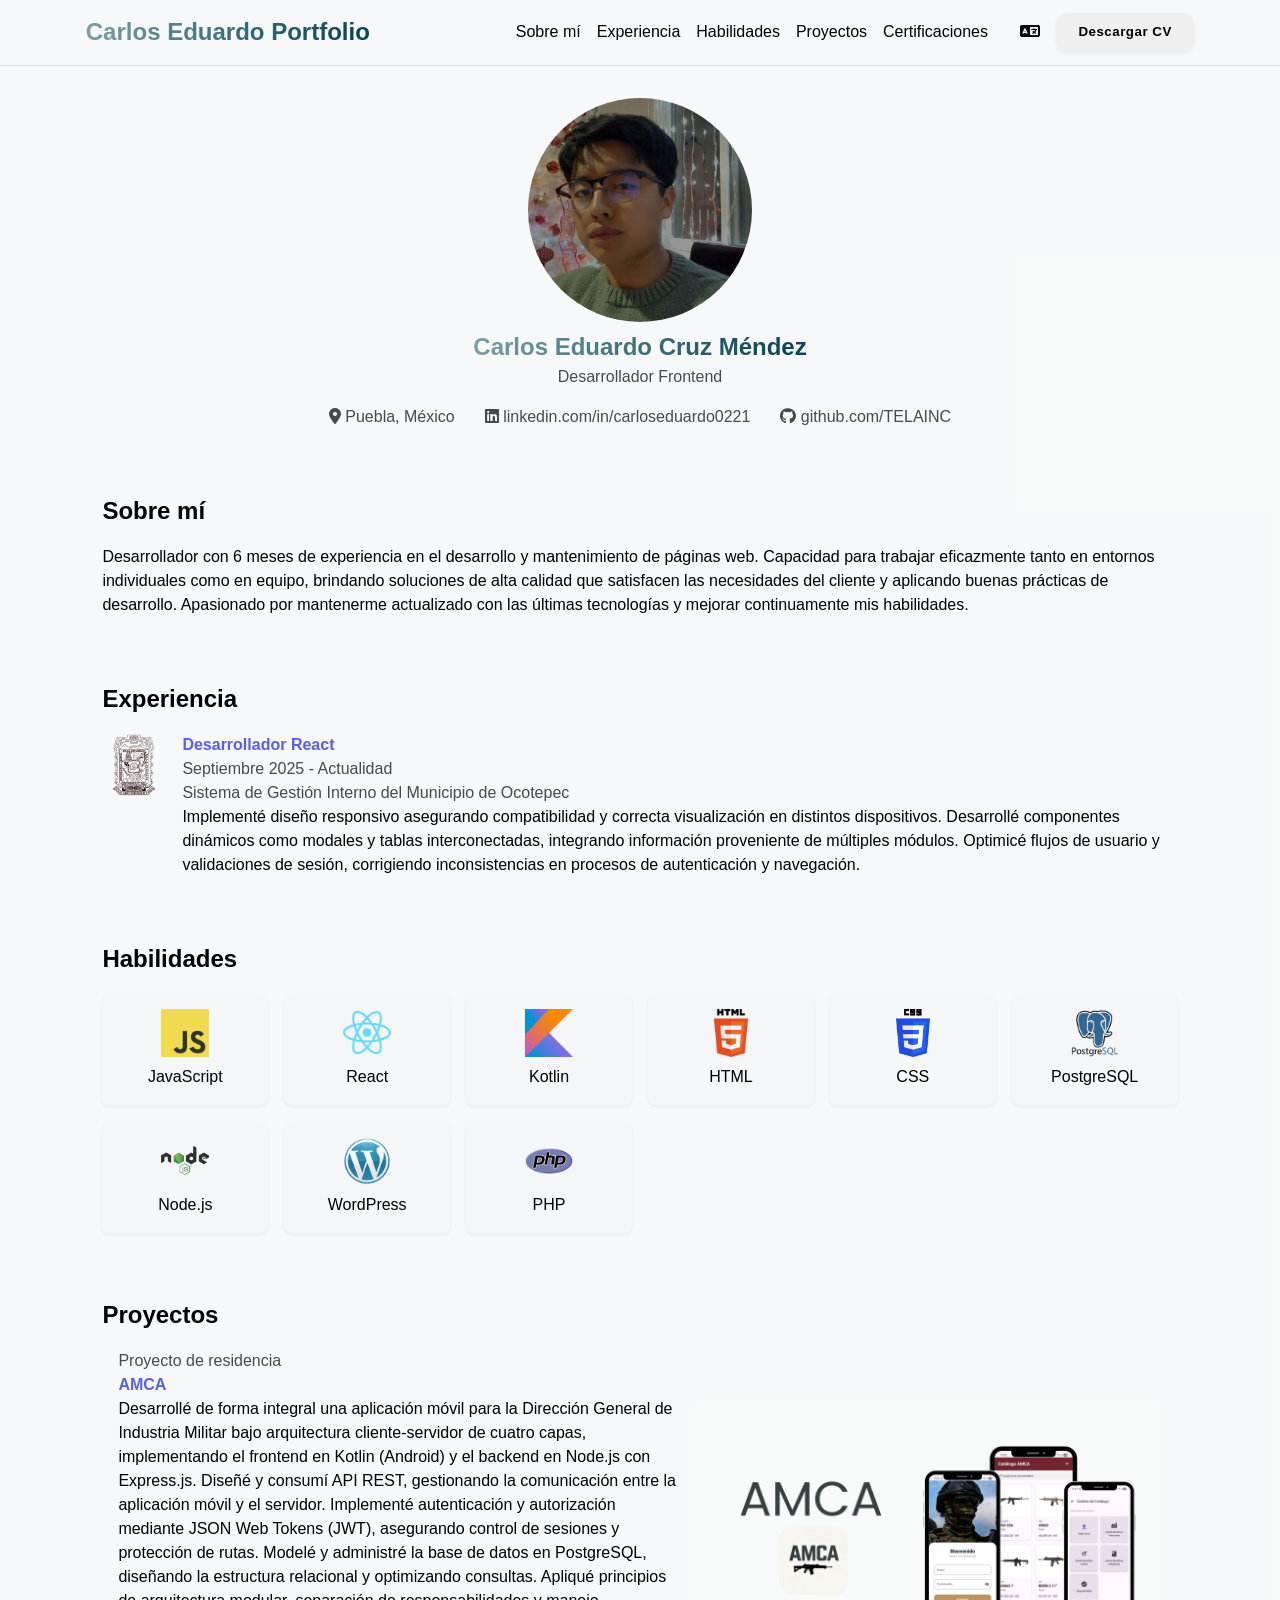
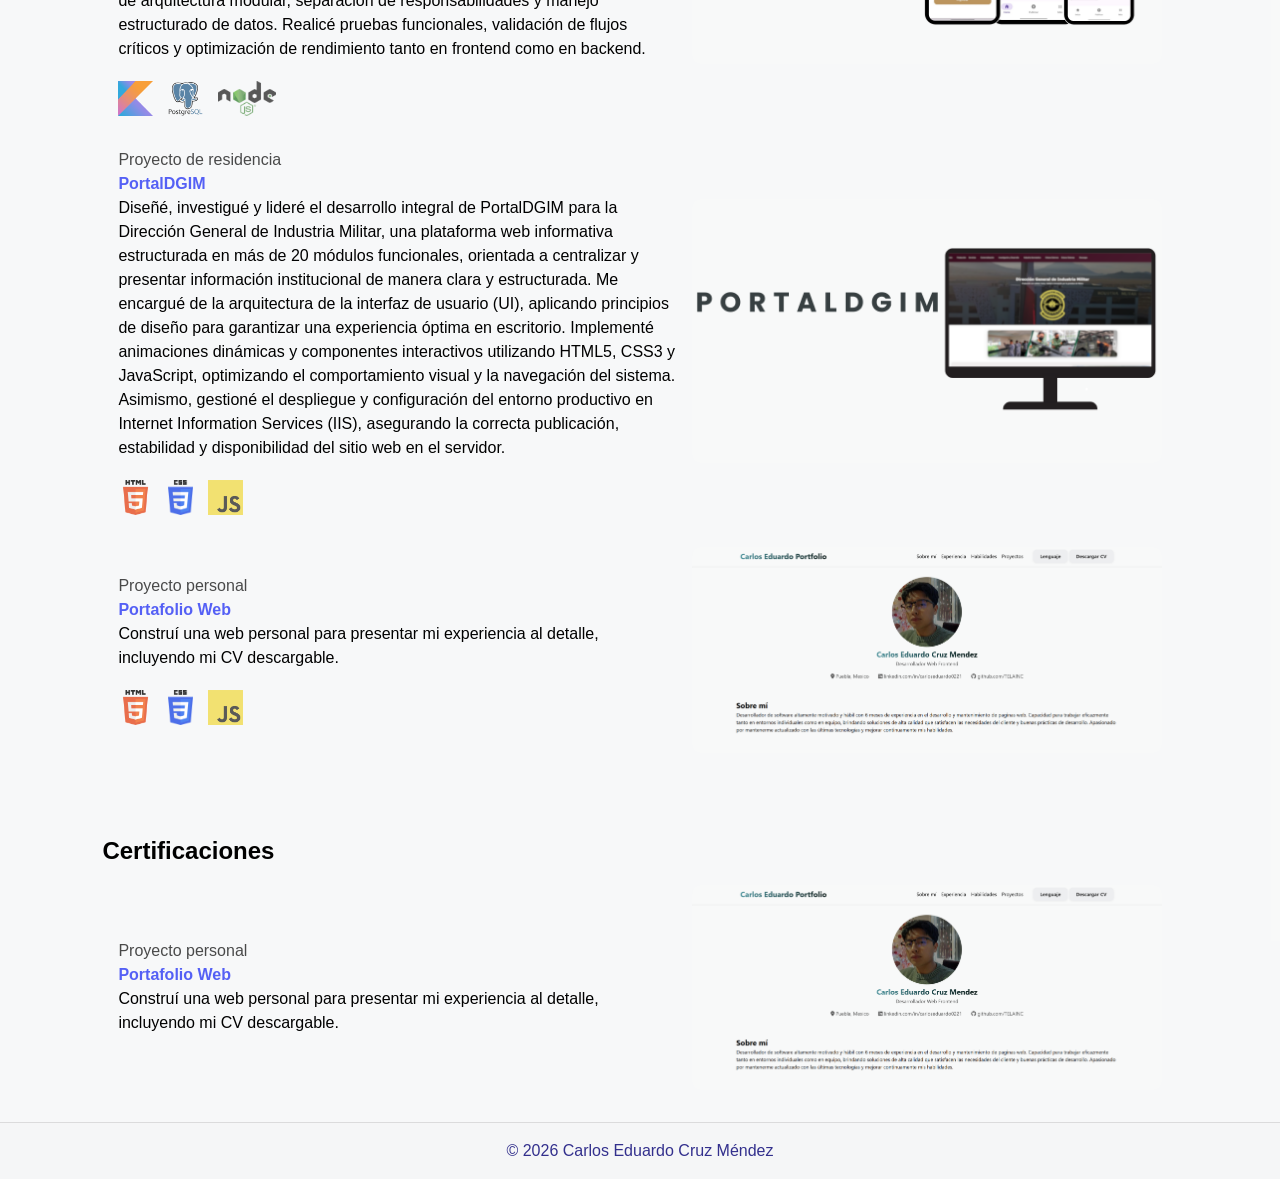
==== index.html @ 92eef235 "Portafolio de Carlos Eduardo" ====
<!DOCTYPE html>
<html lang="es">

<head>
    <meta charset="UTF-8">
    <meta name="viewport" content="width=device-width, initial-scale=1.0">
    <title>Carlos Eduardo Portfolio</title>
    <link href="https://api.fontshare.com/v2/css?f[]=satoshi@900,700,500,300,400&display=swap" rel="stylesheet">
    <link rel="stylesheet" href="styles/estilos.css">
    <link rel="stylesheet" href="styles/modal.css">
    <link rel="stylesheet" href="https://cdnjs.cloudflare.com/ajax/libs/font-awesome/6.5.1/css/all.min.css">
</head>

<body>
    <header>
        <h1 class="logo-titulo nombre-color">Carlos Eduardo Portfolio</h1>
        <article id="navegacion">
            <nav>
                <a href="#about">Sobre mí</a>
                <a href="#experience">Experiencia</a>
                <a href="#skills">Habilidades</a>
                <a href="#projects">Proyectos</a>
                <a href="#certifications">Certificaciones</a>
            </nav>
            <div id="botones">
                <a href="/modules/indexeng.html"><i class="fa-solid fa-language"></i></a>
                <button type="button"><span>Descargar CV</span></button>
            </div>
        </article>
    </header>

    <main>

        <section class="hero">
            <article>
                <img src="/img/Foto_Portafolio.jpg" alt="Foto de Carlos Eduardo Cruz Méndez" id="foto">
                <h2 class="nombre-color">Carlos Eduardo Cruz Méndez</h2>
                <p class="opaco">Desarrollador Frontend</p>
            </article>

            <article>
                <span class="opaco">
                    <i class="fa-solid fa-location-dot"></i> Puebla, México
                </span>

                <a href="http://www.linkedin.com/in/carloseduardo0221" target="_blank" class="opaco">
                    <i class="fa-brands fa-linkedin"></i> linkedin.com/in/carloseduardo0221
                </a>

                <a href="https://github.com/TELAINC" target="_blank" class="opaco">
                    <i class="fa-brands fa-github"></i> github.com/TELAINC
                </a>
            </article>
        </section>

        <section id="about">
            <h2>Sobre mí</h2>
            <p class="margen">
                Desarrollador con 6 meses de experiencia en el desarrollo y
                mantenimiento de páginas web. Capacidad para trabajar eficazmente tanto en entornos individuales
                como en equipo, brindando soluciones de alta calidad que satisfacen las necesidades del cliente
                y aplicando buenas prácticas de desarrollo. Apasionado por mantenerme actualizado con las últimas
                tecnologías y mejorar continuamente mis habilidades.
            </p>
        </section>

        <section id="experience">
            <h2>Experiencia</h2>

            <article class="contenedor-experiencia carta">

                <img src="/img/logo_puebla" alt="Gobierno de Puebla" class="logo-experiencia">

                <div>
                    <h4>Desarrollador React</h4>
                    <p class="opaco">Septiembre 2025 - Actualidad</p>
                    <p class="opaco">Sistema de Gestión Interno del Municipio de Ocotepec</p>

                    <p>
                        Implementé diseño responsivo asegurando compatibilidad y correcta visualización en distintos
                        dispositivos. Desarrollé componentes dinámicos como modales y tablas interconectadas,
                        integrando información proveniente de múltiples módulos. Optimicé flujos de usuario y
                        validaciones de sesión, corrigiendo inconsistencias en procesos de autenticación y navegación.
                    </p>
                </div>

            </article>
        </section>

        <section id="skills">
            <h2>Habilidades</h2>

            <article class="contenedor-habilidades">

                <article class="skill-card carta">
                    <img src="/img/logo-r/JavaScript-logo.png" alt="Logo de JavaScript">
                    <p>JavaScript</p>
                </article>

                <article class="skill-card carta">
                    <img src="/img/logo-r/React-logo.png" alt="Logo de React">
                    <p>React</p>
                </article>

                <article class="skill-card carta">
                    <img src="/img/logo-r/Kotlin-logo.png" alt="Logo de Kotlin">
                    <p>Kotlin</p>
                </article>

                <article class="skill-card carta">
                    <img src="/img/logo-r/HTML5-logo.png" alt="Logo de HTML">
                    <p>HTML</p>
                </article>

                <article class="skill-card carta">
                    <img src="/img/logo-r/CSS3-logo.png" alt="Logo de CSS">
                    <p>CSS</p>
                </article>

                <article class="skill-card carta">
                    <img src="/img/logo-r/postgresql-logo.png" alt="Logo de PostgreSQL">
                    <p>PostgreSQL</p>
                </article>

                <article class="skill-card carta">
                    <img src="/img/logo-r/Node-logo.png" alt="Logo de Node.js">
                    <p>Node.js</p>
                </article>

                <article class="skill-card carta">
                    <img src="/img/logo-r/Wordpress-logo.png" alt="Logo de WordPress">
                    <p>WordPress</p>
                </article>

                <article class="skill-card carta">
                    <img src="/img/logo-r/PHP-logo.png" alt="Logo de PHP">
                    <p>PHP</p>
                </article>

            </article>
        </section>

        <section id="projects">
            <h2>Proyectos</h2>
            <article class="contenedor-proyectos carta">
                <div>
                    <p class="opaco">Proyecto de residencia</p>
                    <h4>AMCA</h4>

                    <p>
                        Desarrollé de forma integral una aplicación móvil para la Dirección General de Industria
                        Militar bajo arquitectura cliente-servidor de cuatro capas, implementando el frontend
                        en Kotlin (Android) y el backend en Node.js con Express.js. Diseñé y consumí API REST,
                        gestionando la comunicación entre la aplicación móvil y el servidor.

                        Implementé autenticación y autorización mediante JSON Web Tokens (JWT), asegurando
                        control de sesiones y protección de rutas. Modelé y administré la base de datos en
                        PostgreSQL, diseñando la estructura relacional y optimizando consultas.

                        Apliqué principios de arquitectura modular, separación de responsabilidades y manejo
                        estructurado de datos. Realicé pruebas funcionales, validación de flujos críticos
                        y optimización de rendimiento tanto en frontend como en backend.
                    </p>
                    <div class="logo-tecno">
                        <figure>
                            <img src="/img/logo-r/Kotlin-logo.png" alt="Kotlin" title="Kotlin">
                            <img src="/img/logo-r/postgresql-logo.png" alt="PostgreSQL" title="PostgreSQL">
                            <img src="/img/logo-r/Node-logo.png" alt="Node.js" title="Node.js">
                        </figure>
                    </div>
                </div>

                <img src="/img/logo-p/Cap-porta2.png" alt="Captura del proyecto AMCA" class="foto-proy">
            </article>

            <article class="contenedor-proyectos carta">
                <div>
                    <p class="opaco">Proyecto de residencia</p>
                    <h4>PortalDGIM</h4>

                    <p>
                        Diseñé, investigué y lideré el desarrollo integral de PortalDGIM para la Dirección General
                        de Industria Militar, una plataforma web informativa estructurada en más de 20 módulos
                        funcionales, orientada a centralizar y presentar información institucional de manera clara
                        y estructurada.

                        Me encargué de la arquitectura de la interfaz de usuario (UI), aplicando principios de
                        diseño para garantizar una experiencia óptima en escritorio. Implementé animaciones
                        dinámicas y componentes interactivos utilizando HTML5, CSS3 y JavaScript, optimizando
                        el comportamiento visual y la navegación del sistema.

                        Asimismo, gestioné el despliegue y configuración del entorno productivo en Internet
                        Information Services (IIS), asegurando la correcta publicación, estabilidad y
                        disponibilidad del sitio web en el servidor.
                    </p>
                    <div class="logo-tecno">
                        <figure>
                            <img src="/img/logo-r/HTML5-logo.png" alt="Logo de HTML">
                            <img src="/img/logo-r/CSS3-logo.png" alt="Logo de CSS">
                            <img src="/img/logo-r/JavaScript-logo.png" alt="Logo de JavaScript">
                        </figure>
                    </div>
                </div>

                <img src="/img/logo-p/Cap-porta3.png" alt="Captura del proyecto PortalDGIM" class="foto-proy">
            </article>
            <article class="contenedor-proyectos carta">
                <div>
                    <p class="opaco">Proyecto personal</p>
                    <h4>Portafolio Web</h4>

                    <p>
                        Construí una web personal para presentar mi experiencia al detalle,
                        incluyendo mi CV descargable.
                    </p>
                    <div class="logo-tecno">
                        <figure>
                            <img src="/img/logo-r/HTML5-logo.png" alt="Logo de HTML">
                            <img src="/img/logo-r/CSS3-logo.png" alt="Logo de CSS">
                            <img src="/img/logo-r/JavaScript-logo.png" alt="Logo de JavaScript">
                        </figure>
                    </div>
                </div>

                <img src="/img/logo-p/Cap-porta.png" alt="Captura del proyecto Portafolio Web" class="foto-proy">
            </article>
        </section>
        <section id="certifications">
            <h2>Certificaciones</h2>

            <article class="contenedor-proyectos carta">
                <div>
                    <p class="opaco">Proyecto personal</p>
                    <h4>Portafolio Web</h4>

                    <p>
                        Construí una web personal para presentar mi experiencia al detalle,
                        incluyendo mi CV descargable.
                    </p>
                </div>

                <img src="/img/logo-p/Cap-porta.png" alt="Captura del proyecto Portafolio Web" class="foto-proy">
            </article>
        </section>

    </main>

    <footer>
        <p class="texto-copyright">
            &copy; 2026 Carlos Eduardo Cruz Méndez
        </p>
    </footer>

    <div id="modal-proyecto" class="modal">
        <div class="modal-contenido">
            <span class="cerrar-modal">&times;</span>

            <img id="modal-img" src="" alt="Imagen del proyecto">

            <div class="modal-texto">
                <h4 id="modal-titulo"></h4>
                <p id="modal-descripcion"></p>
            </div>
        </div>
    </div>

    <script src="script.js"></script>

</body>

</html>
---- styles/estilos.css ----
* {
    line-height: 1.5;
    border-width: 0;
    box-sizing: border-box;
    margin: 0;
    font-family: 'satoshi', sans-serif;
}

html {
    scroll-behavior: smooth;
    scroll-padding-top: 80px;
}

h1,
h2 {
    margin: 0;
}

h4 {
    color: #0010f3a8;
}

.margen {
    margin-top: 1rem;
}

header {
    background-color: rgb(246 247 248 / 0.8);
    backdrop-filter: blur(3px);
    position: sticky;
    top: 0;
    z-index: 10;
    padding: .8rem;
    display: flex;
    align-items: center;
    justify-content: space-around;
    border-bottom-style: solid;
    border-bottom-width: 1px;
    border-bottom-color: rgba(65, 64, 64, 0.145);
}

nav {
    display: flex;
    gap: 1rem;
}

nav a {
    text-decoration: none;
    color: black;
    position: relative;
    padding: 4px 0;
    transition: color 0.3s ease;
}

nav a::after {
    content: '';
    position: absolute;
    width: 100%;
    height: 2px;
    bottom: 0;
    left: 0;
    background-color: #0010f3a8;
    transform: scaleX(0);
    transform-origin: bottom right;
    transition: transform 0.3s ease-out;
}

nav a:hover::after {
    transform: scaleX(1);
    transform-origin: bottom left;
}

#botones {
    display: flex;
    gap: 1rem;
    align-items: center;
}

.nombre-color {
    background: radial-gradient(circle, #02404e, #7d9fa3);
    background-size: 200% 200%;
    -webkit-background-clip: text;
    background-clip: text;
    -webkit-text-fill-color: transparent;
    animation: gradientMove 15s ease infinite;
}

@keyframes gradientMove {
    0% {
        background-position: 0% 50%;
    }

    50% {
        background-position: 100% 50%;
    }

    100% {
        background-position: 0% 50%;
    }
}


a {
    text-decoration: none;
    color: black;
}

a:hover {
    color: #0010f3a8;
    transition: color 0.3s ease;
}

#navegacion {
    display: flex;
    align-items: center;
    gap: 2rem;
}

main {
    background-color: rgb(246 247 248 / 0.8);
    padding: 1rem clamp(2rem, 8vw, 9rem);
}

section {
    margin-top: 4rem;
}

.hero {
    display: flex;
    flex-direction: column;
    align-items: center;
    justify-content: center;
    text-align: center;
    gap: 1rem;
    margin-top: 1rem;
}

.opaco {
    opacity: 0.7;
}

.logo-titulo {
    font-size: 1.5rem;
    font-weight: bold;
    white-space: nowrap;
    overflow: hidden;
    text-overflow: ellipsis;
    max-width: 300px;
}

.enlace-proyecto {
    text-decoration: none;
    color: inherit;
    display: block;
    margin-bottom: 1.5rem;
}



#foto {
    width: 14rem;
    height: 14rem;
    border-radius: 50%;
    object-fit: cover;
}

.hero article:last-child {
    display: flex;
    flex-wrap: wrap;
    justify-content: center;
    gap: 30px;
}

.contenedor-experiencia {
    margin-top: 1rem;
    display: flex;
    align-items: flex-start;
    gap: 1rem;
}

.logo-experiencia {
    width: 64px;
    aspect-ratio: 1 / 1;
    object-fit: cover;
    border-radius: 8px;
    flex-shrink: 0;
}

.contenedor-habilidades {
    display: grid;
    grid-template-columns: repeat(auto-fit, minmax(10rem, 1fr));
    gap: 1rem;
    margin-top: 1rem;

}

.skill-card {
    display: flex;
    flex-direction: column;
    align-items: center;
    gap: 0.5rem;
    padding: 1rem;
    border-radius: 8px;
    box-shadow: 0 2px 4px rgba(0, 0, 0, 0.05);
    background-color: rgb(246 247 248 / 0.8);
}

button {
    padding: 0.6rem 1.4rem;
    border-radius: 12px;
    font-weight: 600;
    letter-spacing: 0.5px;
    cursor: pointer;
    transition: all 0.3s cubic-bezier(0.4, 0, 0.2, 1);
    box-shadow: 0 2px 4px rgba(0, 0, 0, 0.05);
}

button:hover {
    background-color: rgba(222, 222, 222, 0.807);
    transform: translateY(-2px);
    box-shadow: 0 4px 12px rgba(180, 150, 230, 0.3);
}

button:active {
    transform: translateY(0);
    filter: brightness(0.9);
}

.skill-card img {
    width: 48px;
    height: 48px;
    object-fit: contain;
}

.contenedor-proyectos {
    display: flex;
    justify-content: space-between;
    flex-direction: row;
    align-items: center;
    gap: 1rem;
    padding: 1rem;
    border-radius: 8px;
}

.foto-proy {
    width: 45%;
    max-width: 600px;
    border-radius: 8px;
    object-fit: cover;
    flex-shrink: 0;
}

.carta {
    transition: all 0.25s ease;
}

.carta:hover {
    box-shadow: 0 6px 15px rgba(0, 0, 0, 0.2);
    transform: translateY(-3px);
}


footer {
    background-color: rgb(243 244 246/ 0.8);
    text-align: center;
    padding: 1rem 2rem;
    border-top-style: solid;
    border-top-width: 1px;
    border-top-color: rgba(65, 64, 64, 0.145);
}

.texto-copyright {
    color: rgb(51, 48, 141);
    ;
}

.logo-tecno figure {
    display: flex;
    gap: 15px;
    margin-top: 20px;
    align-items: center;
    flex-wrap: wrap;
}

.logo-tecno img {
    width: auto;
    height: 35px;
    transition: filter 0.3s ease, transform 0.3s ease;
    opacity: 0.8;
}
---- styles/modal.css ----
.modal {
    display: none;
    position: fixed;
    z-index: 1000;
    left: 0;
    top: 0;
    width: 100%;
    height: 100%;
    background-color: rgba(0, 0, 0, 0.8);
    backdrop-filter: blur(5px);
}

.modal-contenido {
    background-color: #fefefe;
    margin: 5% auto;
    padding: 20px;
    border-radius: 12px;
    width: 80%;
    max-width: 800px;
    position: relative;
    animation: aparecer 0.3s ease;
}

@keyframes aparecer {
    from {
        transform: translateY(-50px);
        opacity: 0;
    }

    to {
        transform: translateY(0);
        opacity: 1;
    }
}

.cerrar-modal {
    position: absolute;
    right: 20px;
    top: 10px;
    font-size: 28px;
    font-weight: bold;
    cursor: pointer;
}

#modal-img {
    width: 100%;
    border-radius: 8px;
    margin-bottom: 15px;
}

.contenedor-proyectos.carta {
    cursor: pointer;
}
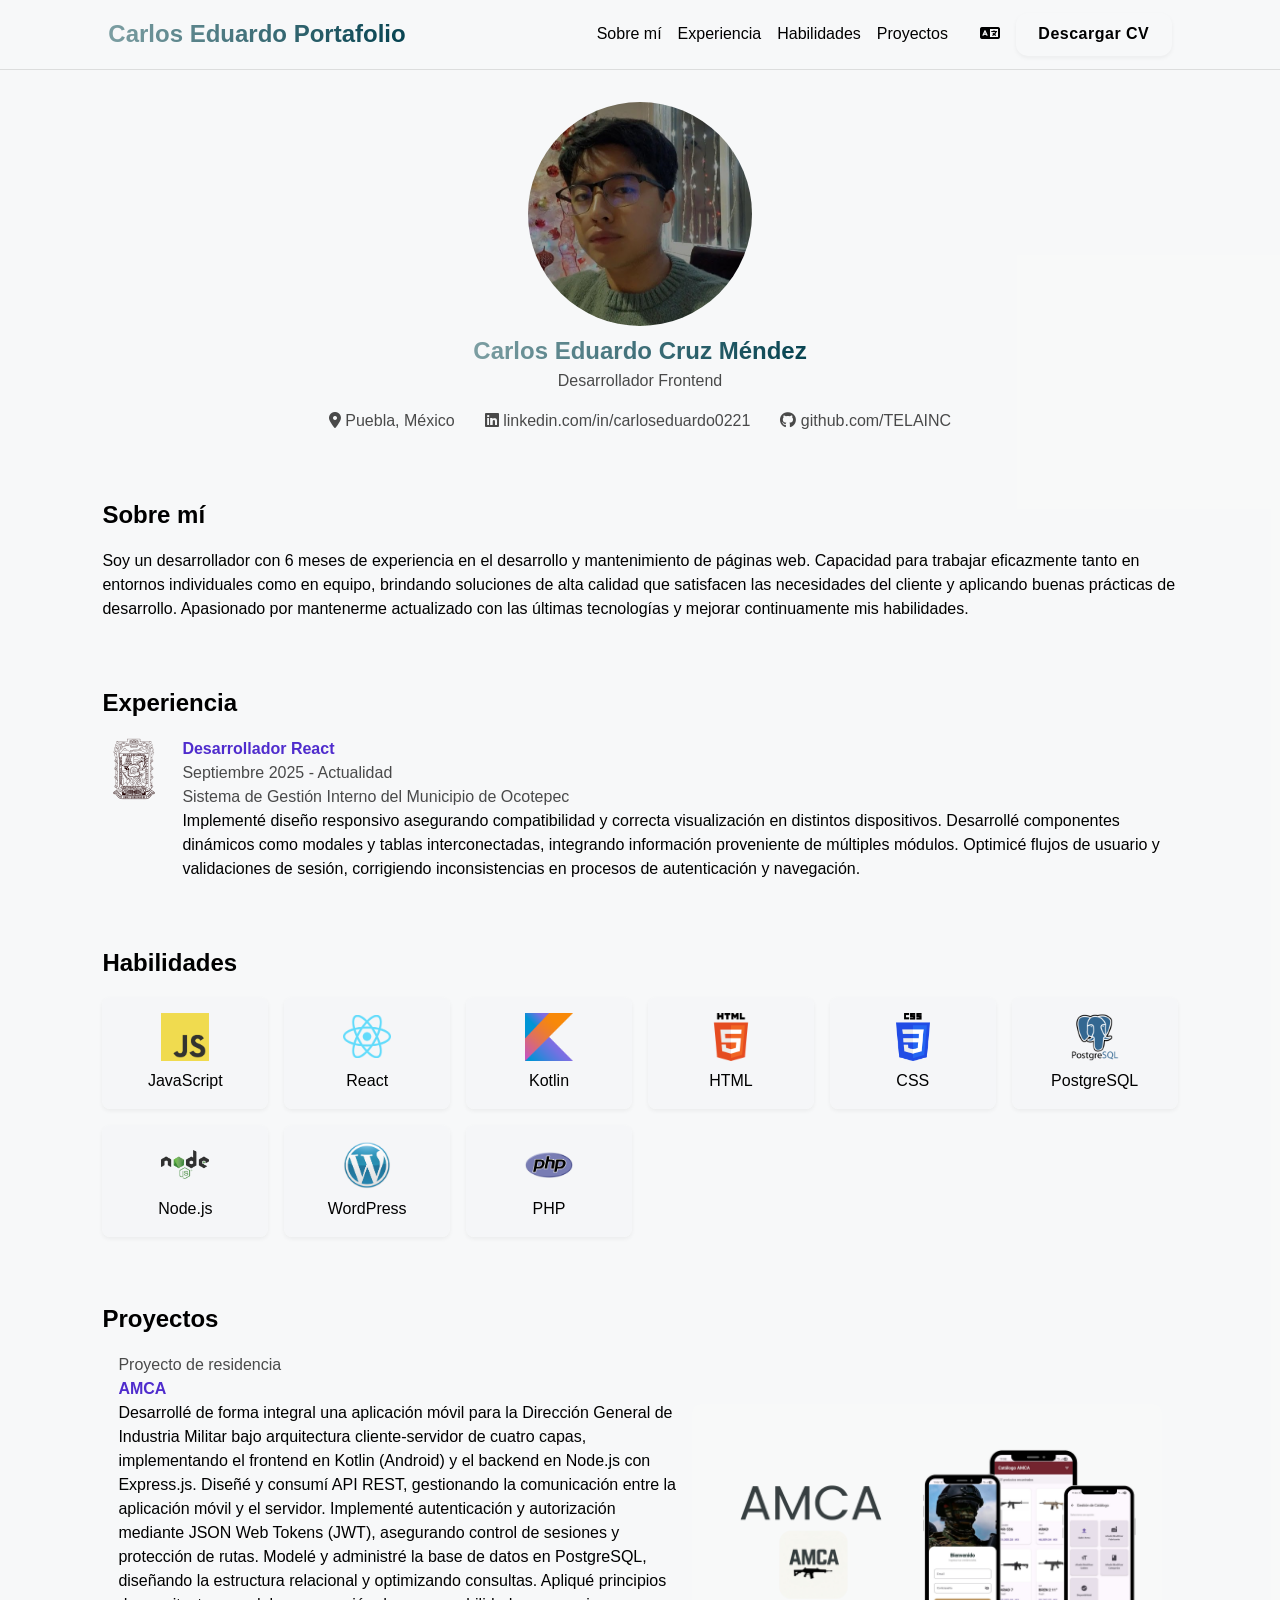
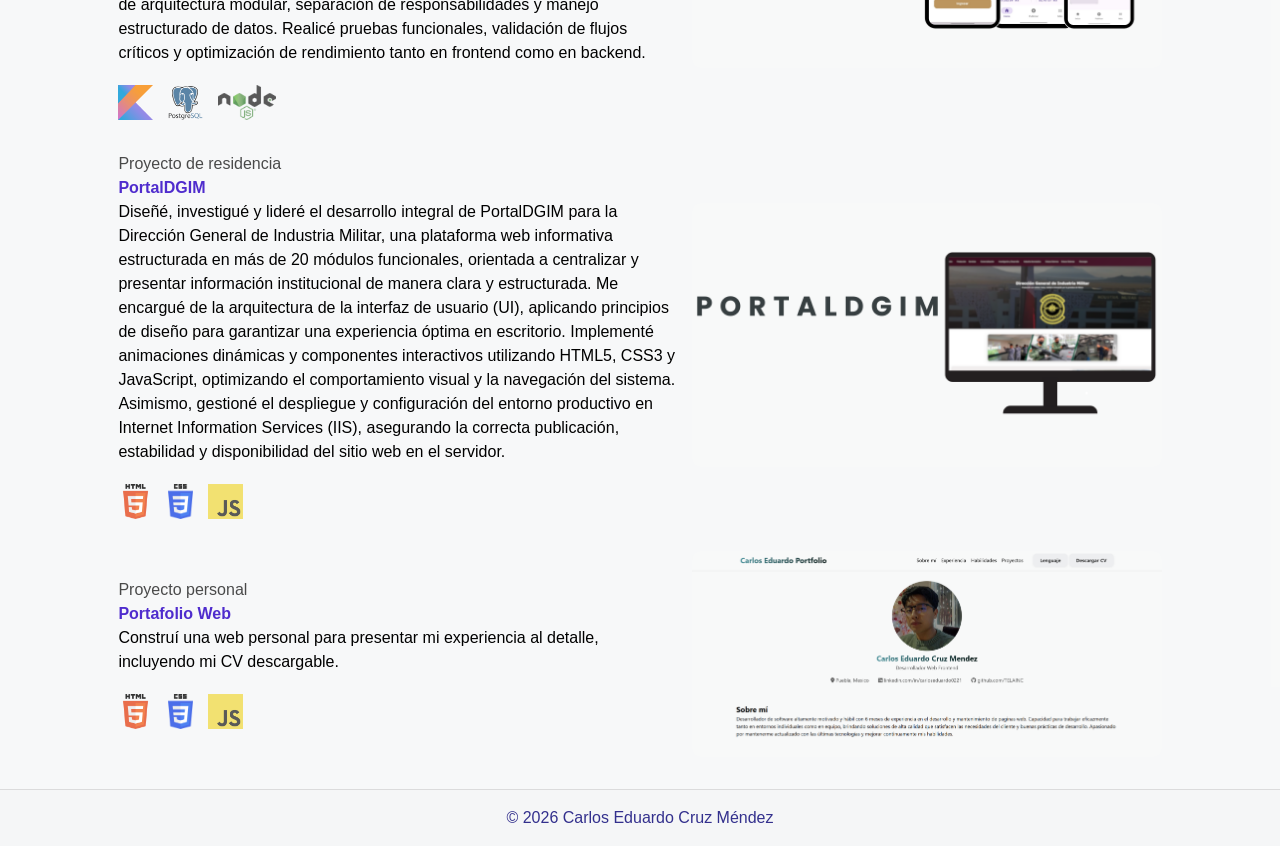
==== commit 4e010f78: "responsive, SEO y opengraph" ====
--- a/index.html
+++ b/index.html
@@ -4,8 +4,26 @@
 <head>
     <meta charset="UTF-8">
     <meta name="viewport" content="width=device-width, initial-scale=1.0">
-    <title>Carlos Eduardo Portfolio</title>
+    <meta name="description"
+        content="Portafolio de Carlos Eduardo Cruz Méndez, desarrollador frontend especializado en JavaScript, React y desarrollo web. Conoce mis proyectos, habilidades y experiencia.">
+    <meta name="keywords"
+        content="Carlos Eduardo Cruz Méndez, desarrollador frontend, portafolio, JavaScript, React, Node.js, desarrollo web">
+    <meta name="author" content="Carlos Eduardo Cruz Méndez">
+    <meta name="robots" content="index, follow">
+
+
+    <meta property="og:title" content="Carlos Eduardo Cruz Méndez | Desarrollador Frontend">
+    <meta property="og:description"
+        content="Portafolio profesional con proyectos en React, JavaScript, Node.js y desarrollo web. Conoce mi experiencia y habilidades.">
+    <meta property="og:type" content="website">
+    <meta property="og:url" content="">
+    <meta property="og:image" content="https://tudominio.com/img/preview-portafolio.png">
+    <meta property="og:locale" content="es_MX">
+    <meta name="theme-color" content="#0f172a">
+
+    <title>Carlos Eduardo Portafolio</title>
     <link href="https://api.fontshare.com/v2/css?f[]=satoshi@900,700,500,300,400&display=swap" rel="stylesheet">
+    <link rel="icon" href="/img/logo-r/alianza-logo.png" type="image/png" sizes="16 x16">
     <link rel="stylesheet" href="styles/estilos.css">
     <link rel="stylesheet" href="styles/modal.css">
     <link rel="stylesheet" href="https://cdnjs.cloudflare.com/ajax/libs/font-awesome/6.5.1/css/all.min.css">
@@ -13,18 +31,26 @@
 
 <body>
     <header>
-        <h1 class="logo-titulo nombre-color">Carlos Eduardo Portfolio</h1>
+        <h1 class="logo-titulo nombre-color">Carlos Eduardo Portafolio</h1>
+        <button id="hamburger" aria-label="Abrir menú">
+            <span></span>
+            <span></span>
+            <span></span>
+        </button>
         <article id="navegacion">
             <nav>
                 <a href="#about">Sobre mí</a>
                 <a href="#experience">Experiencia</a>
                 <a href="#skills">Habilidades</a>
                 <a href="#projects">Proyectos</a>
-                <a href="#certifications">Certificaciones</a>
+                <!-- <a href="#certifications">Certificaciones</a>-->
             </nav>
             <div id="botones">
-                <a href="/modules/indexeng.html"><i class="fa-solid fa-language"></i></a>
-                <button type="button"><span>Descargar CV</span></button>
+                <a href="/modules/indexeng.html" aria-label="Lenguaje"><i class="fa-solid fa-language"></i></a>
+                <a href="/docs/CV Carlos_Eduardo_Cruz_Mendez.pdf" download class="btn">
+                    Descargar CV
+                </a>
+
             </div>
         </article>
     </header>
@@ -56,7 +82,7 @@
         <section id="about">
             <h2>Sobre mí</h2>
             <p class="margen">
-                Desarrollador con 6 meses de experiencia en el desarrollo y
+                Soy un desarrollador con 6 meses de experiencia en el desarrollo y
                 mantenimiento de páginas web. Capacidad para trabajar eficazmente tanto en entornos individuales
                 como en equipo, brindando soluciones de alta calidad que satisfacen las necesidades del cliente
                 y aplicando buenas prácticas de desarrollo. Apasionado por mantenerme actualizado con las últimas
@@ -225,7 +251,7 @@
                 <img src="/img/logo-p/Cap-porta.png" alt="Captura del proyecto Portafolio Web" class="foto-proy">
             </article>
         </section>
-        <section id="certifications">
+        <!-- <section id="certifications">
             <h2>Certificaciones</h2>
 
             <article class="contenedor-proyectos carta">
@@ -242,7 +268,7 @@
                 <img src="/img/logo-p/Cap-porta.png" alt="Captura del proyecto Portafolio Web" class="foto-proy">
             </article>
         </section>
-
+-->
     </main>
 
     <footer>
@@ -265,6 +291,7 @@
     </div>
 
     <script src="script.js"></script>
+    <script src="hamburger.js"></script>
 
 </body>
 
--- a/styles/estilos.css
+++ b/styles/estilos.css
@@ -17,7 +17,7 @@
 }
 
 h4 {
-    color: #0010f3a8;
+    color: rgba(45, 2, 196, 0.83);
 }
 
 .margen {
@@ -205,7 +205,7 @@
     background-color: rgb(246 247 248 / 0.8);
 }
 
-button {
+.btn {
     padding: 0.6rem 1.4rem;
     border-radius: 12px;
     font-weight: 600;
@@ -215,13 +215,14 @@
     box-shadow: 0 2px 4px rgba(0, 0, 0, 0.05);
 }
 
-button:hover {
+.btn:hover {
     background-color: rgba(222, 222, 222, 0.807);
     transform: translateY(-2px);
     box-shadow: 0 4px 12px rgba(180, 150, 230, 0.3);
-}
-
-button:active {
+
+}
+
+.btn:active {
     transform: translateY(0);
     filter: brightness(0.9);
 }
@@ -289,3 +290,148 @@
     opacity: 0.8;
 }
 
+#hamburger {
+    display: none;
+}
+
+@media (max-width: 768px) {
+
+    header {
+        justify-content: space-between;
+        padding: .8rem 1.5rem;
+        position: relative;
+    }
+
+    #hamburger {
+        display: flex;
+        flex-direction: column;
+        justify-content: center;
+        gap: 5px;
+        background: none;
+        border: none;
+        box-shadow: none;
+        padding: 0.4rem;
+        cursor: pointer;
+        z-index: 20;
+    }
+
+    #hamburger:hover {
+        background: none;
+        box-shadow: none;
+        transform: none;
+    }
+
+    #hamburger span {
+        display: block;
+        width: 24px;
+        height: 2px;
+        background-color: #02404e;
+        border-radius: 2px;
+        transition: all 0.3s ease;
+    }
+
+    #hamburger.abierto span:nth-child(1) {
+        transform: translateY(7px) rotate(45deg);
+    }
+
+    #hamburger.abierto span:nth-child(2) {
+        opacity: 0;
+    }
+
+    #hamburger.abierto span:nth-child(3) {
+        transform: translateY(-7px) rotate(-45deg);
+    }
+
+    #navegacion {
+        display: none;
+        flex-direction: column;
+        align-items: flex-start;
+        gap: 1rem;
+        position: absolute;
+        top: 100%;
+        left: 0;
+        width: 100%;
+        background-color: rgb(246 247 248 / 0.97);
+        backdrop-filter: blur(6px);
+        padding: 1.5rem;
+        border-bottom: 1px solid rgba(65, 64, 64, 0.145);
+        box-shadow: 0 8px 20px rgba(0, 0, 0, 0.08);
+        z-index: 15;
+    }
+
+    #navegacion.abierto {
+        display: flex;
+    }
+
+    nav {
+        flex-direction: column;
+        gap: 0.8rem;
+    }
+
+    .contenedor-proyectos {
+        flex-direction: column;
+        align-items: flex-start;
+    }
+
+    .foto-proy {
+        width: 100%;
+        max-width: 100%;
+    }
+
+    main {
+        margin-bottom: 3rem;
+        padding: 1rem 2rem;
+    }
+}
+
+@media (max-width: 480px) {
+
+    /* Header */
+    header {
+        padding: .8rem 1rem;
+    }
+
+    .logo-titulo {
+        font-size: 1.1rem;
+        max-width: 200px;
+    }
+
+    #foto {
+        width: 10rem;
+        height: 10rem;
+    }
+
+    main {
+        padding: 1rem;
+    }
+
+    section {
+        margin-top: 2.5rem;
+    }
+
+    .contenedor-experiencia {
+        flex-direction: column;
+    }
+
+    .logo-experiencia {
+        width: 48px;
+    }
+
+    .contenedor-habilidades {
+        grid-template-columns: repeat(auto-fit, minmax(7rem, 1fr));
+    }
+
+    .contenedor-proyectos {
+        flex-direction: column;
+        align-items: flex-start;
+    }
+
+    .foto-proy {
+        width: 100%;
+        max-width: 100%;
+    }
+
+    .logo-tecno img {
+        height: 28px;
+    }
+}
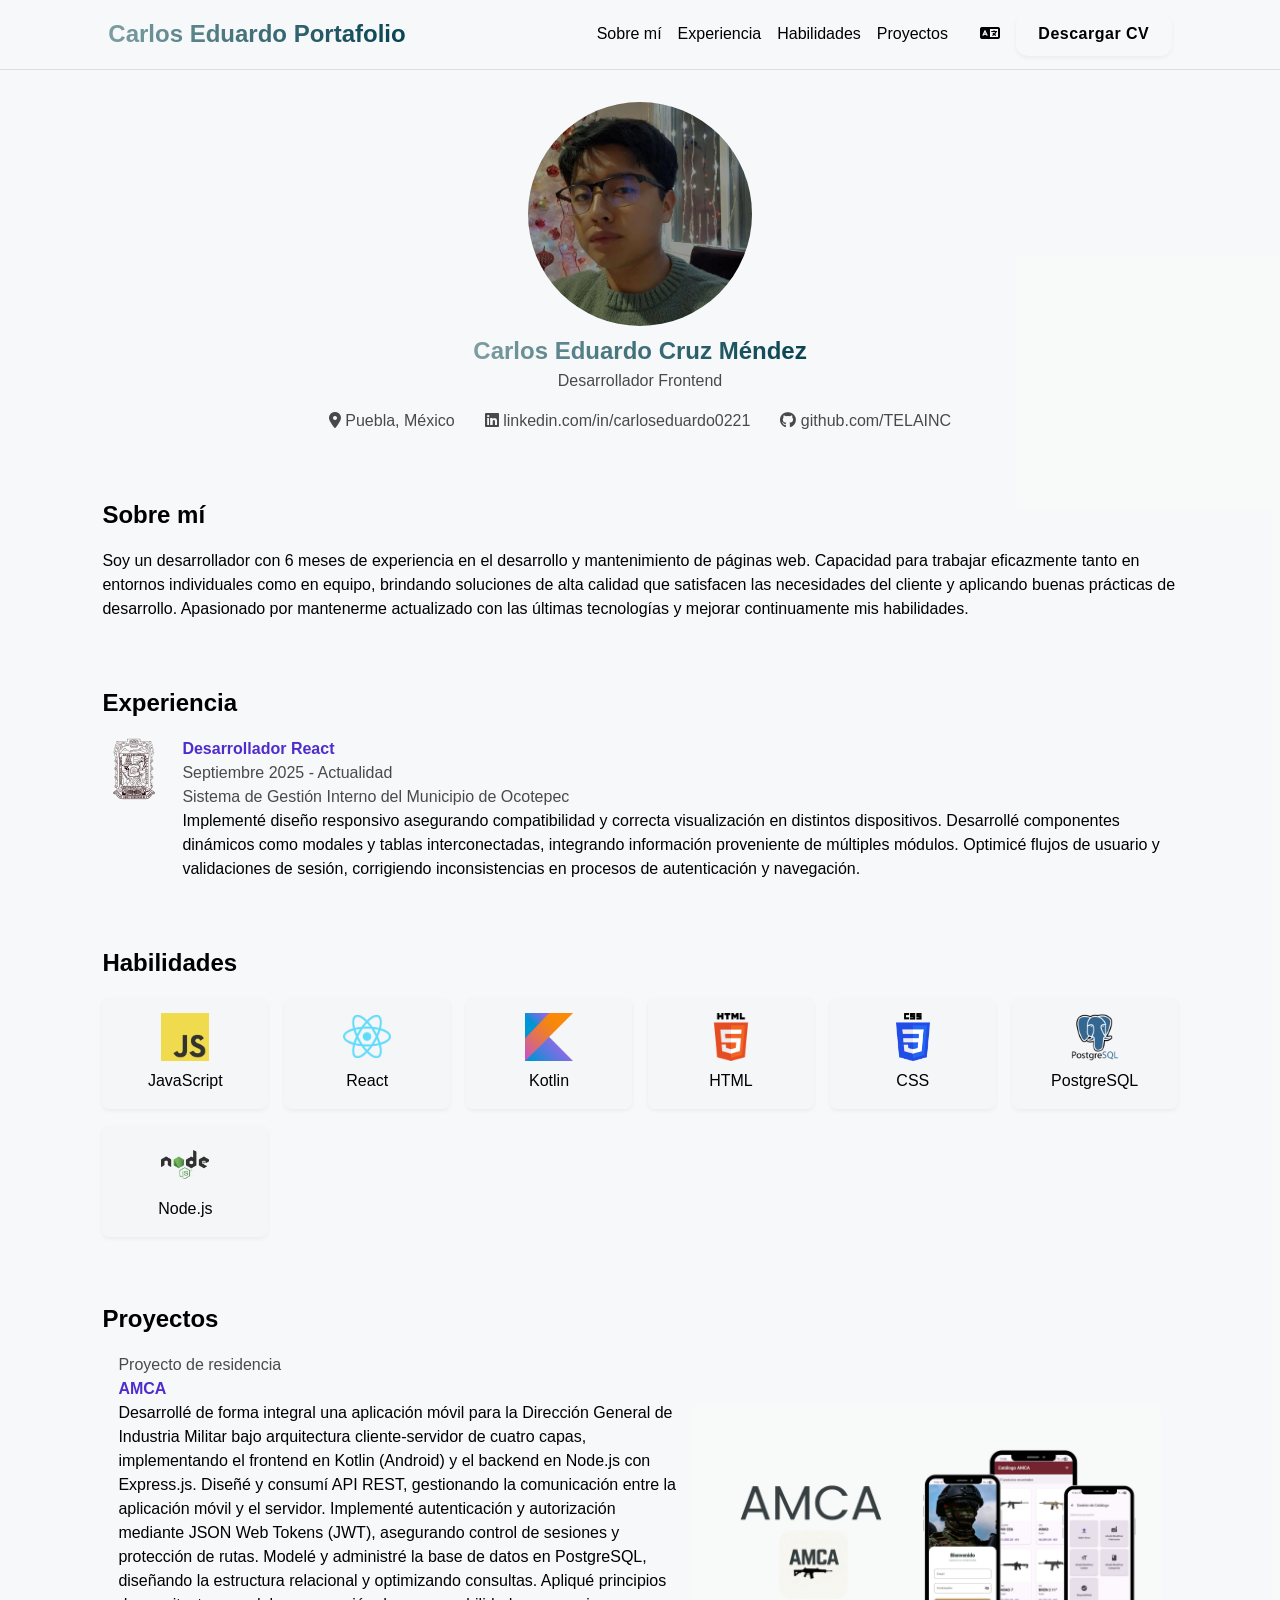
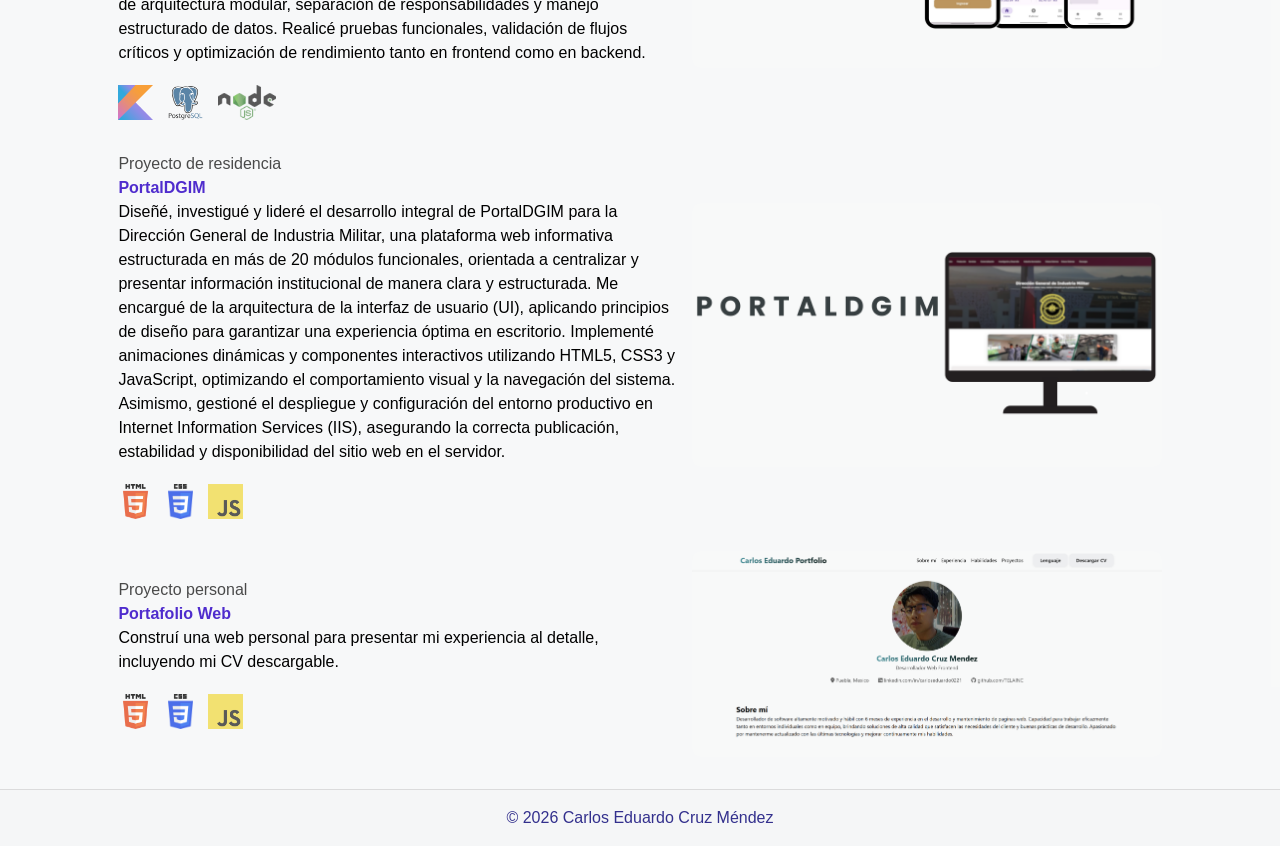
==== commit c581759a: "Se oculta habilidades y se actualiza_cv" ====
--- a/index.html
+++ b/index.html
@@ -16,14 +16,14 @@
     <meta property="og:description"
         content="Portafolio profesional con proyectos en React, JavaScript, Node.js y desarrollo web. Conoce mi experiencia y habilidades.">
     <meta property="og:type" content="website">
-    <meta property="og:url" content="">
-    <meta property="og:image" content="https://tudominio.com/img/preview-portafolio.png">
+    <meta property="og:url" content="https://telainc.github.io/Portfolio_Carlos/">
+    <meta property="og:image" content="https://telainc.github.io/Portfolio_Carlos/img/logo-p/Cap-porta.png">
     <meta property="og:locale" content="es_MX">
     <meta name="theme-color" content="#0f172a">
 
     <title>Carlos Eduardo Portafolio</title>
     <link href="https://api.fontshare.com/v2/css?f[]=satoshi@900,700,500,300,400&display=swap" rel="stylesheet">
-    <link rel="icon" href="/img/logo-r/alianza-logo.png" type="image/png" sizes="16 x16">
+    <link rel="icon" href="img/logo-r/alianza-logo.png" type="image/png" sizes="16 x16">
     <link rel="stylesheet" href="styles/estilos.css">
     <link rel="stylesheet" href="styles/modal.css">
     <link rel="stylesheet" href="https://cdnjs.cloudflare.com/ajax/libs/font-awesome/6.5.1/css/all.min.css">
@@ -46,11 +46,10 @@
                 <!-- <a href="#certifications">Certificaciones</a>-->
             </nav>
             <div id="botones">
-                <a href="/modules/indexeng.html" aria-label="Lenguaje"><i class="fa-solid fa-language"></i></a>
-                <a href="/docs/CV Carlos_Eduardo_Cruz_Mendez.pdf" download class="btn">
+                <a href="modules/indexeng.html" aria-label="Lenguaje"><i class="fa-solid fa-language"></i></a>
+                <a href="docs/CV Carlos_Eduardo_Cruz_Mendez.pdf" download class="btn">
                     Descargar CV
                 </a>
-
             </div>
         </article>
     </header>
@@ -59,7 +58,7 @@
 
         <section class="hero">
             <article>
-                <img src="/img/Foto_Portafolio.jpg" alt="Foto de Carlos Eduardo Cruz Méndez" id="foto">
+                <img src="img/Foto_Portafolio.jpg" alt="Foto de Carlos Eduardo Cruz Méndez" id="foto">
                 <h2 class="nombre-color">Carlos Eduardo Cruz Méndez</h2>
                 <p class="opaco">Desarrollador Frontend</p>
             </article>
@@ -95,7 +94,7 @@
 
             <article class="contenedor-experiencia carta">
 
-                <img src="/img/logo_puebla" alt="Gobierno de Puebla" class="logo-experiencia">
+                <img src="img/logo_puebla" alt="Gobierno de Puebla" class="logo-experiencia">
 
                 <div>
                     <h4>Desarrollador React</h4>
@@ -119,50 +118,50 @@
             <article class="contenedor-habilidades">
 
                 <article class="skill-card carta">
-                    <img src="/img/logo-r/JavaScript-logo.png" alt="Logo de JavaScript">
+                    <img src="img/logo-r/JavaScript-logo.png" alt="Logo de JavaScript">
                     <p>JavaScript</p>
                 </article>
 
                 <article class="skill-card carta">
-                    <img src="/img/logo-r/React-logo.png" alt="Logo de React">
+                    <img src="img/logo-r/React-logo.png" alt="Logo de React">
                     <p>React</p>
                 </article>
 
                 <article class="skill-card carta">
-                    <img src="/img/logo-r/Kotlin-logo.png" alt="Logo de Kotlin">
+                    <img src="img/logo-r/Kotlin-logo.png" alt="Logo de Kotlin">
                     <p>Kotlin</p>
                 </article>
 
                 <article class="skill-card carta">
-                    <img src="/img/logo-r/HTML5-logo.png" alt="Logo de HTML">
+                    <img src="img/logo-r/HTML5-logo.png" alt="Logo de HTML">
                     <p>HTML</p>
                 </article>
 
                 <article class="skill-card carta">
-                    <img src="/img/logo-r/CSS3-logo.png" alt="Logo de CSS">
+                    <img src="img/logo-r/CSS3-logo.png" alt="Logo de CSS">
                     <p>CSS</p>
                 </article>
 
                 <article class="skill-card carta">
-                    <img src="/img/logo-r/postgresql-logo.png" alt="Logo de PostgreSQL">
+                    <img src="img/logo-r/postgresql-logo.png" alt="Logo de PostgreSQL">
                     <p>PostgreSQL</p>
                 </article>
 
                 <article class="skill-card carta">
-                    <img src="/img/logo-r/Node-logo.png" alt="Logo de Node.js">
+                    <img src="img/logo-r/Node-logo.png" alt="Logo de Node.js">
                     <p>Node.js</p>
                 </article>
-
-                <article class="skill-card carta">
-                    <img src="/img/logo-r/Wordpress-logo.png" alt="Logo de WordPress">
+                <!--
+                <article class="skill-card carta">
+                    <img src="img/logo-r/Wordpress-logo.png" alt="Logo de WordPress">
                     <p>WordPress</p>
                 </article>
 
                 <article class="skill-card carta">
-                    <img src="/img/logo-r/PHP-logo.png" alt="Logo de PHP">
+                    <img src="img/logo-r/PHP-logo.png" alt="Logo de PHP">
                     <p>PHP</p>
                 </article>
-
+                -->
             </article>
         </section>
 
@@ -189,14 +188,14 @@
                     </p>
                     <div class="logo-tecno">
                         <figure>
-                            <img src="/img/logo-r/Kotlin-logo.png" alt="Kotlin" title="Kotlin">
-                            <img src="/img/logo-r/postgresql-logo.png" alt="PostgreSQL" title="PostgreSQL">
-                            <img src="/img/logo-r/Node-logo.png" alt="Node.js" title="Node.js">
+                            <img src="img/logo-r/Kotlin-logo.png" alt="Kotlin" title="Kotlin">
+                            <img src="img/logo-r/postgresql-logo.png" alt="PostgreSQL" title="PostgreSQL">
+                            <img src="img/logo-r/Node-logo.png" alt="Node.js" title="Node.js">
                         </figure>
                     </div>
                 </div>
 
-                <img src="/img/logo-p/Cap-porta2.png" alt="Captura del proyecto AMCA" class="foto-proy">
+                <img src="img/logo-p/Cap-porta2.png" alt="Captura del proyecto AMCA" class="foto-proy">
             </article>
 
             <article class="contenedor-proyectos carta">
@@ -221,14 +220,14 @@
                     </p>
                     <div class="logo-tecno">
                         <figure>
-                            <img src="/img/logo-r/HTML5-logo.png" alt="Logo de HTML">
-                            <img src="/img/logo-r/CSS3-logo.png" alt="Logo de CSS">
-                            <img src="/img/logo-r/JavaScript-logo.png" alt="Logo de JavaScript">
+                            <img src="img/logo-r/HTML5-logo.png" alt="Logo de HTML">
+                            <img src="img/logo-r/CSS3-logo.png" alt="Logo de CSS">
+                            <img src="img/logo-r/JavaScript-logo.png" alt="Logo de JavaScript">
                         </figure>
                     </div>
                 </div>
 
-                <img src="/img/logo-p/Cap-porta3.png" alt="Captura del proyecto PortalDGIM" class="foto-proy">
+                <img src="img/logo-p/Cap-porta3.png" alt="Captura del proyecto PortalDGIM" class="foto-proy">
             </article>
             <article class="contenedor-proyectos carta">
                 <div>
@@ -241,14 +240,14 @@
                     </p>
                     <div class="logo-tecno">
                         <figure>
-                            <img src="/img/logo-r/HTML5-logo.png" alt="Logo de HTML">
-                            <img src="/img/logo-r/CSS3-logo.png" alt="Logo de CSS">
-                            <img src="/img/logo-r/JavaScript-logo.png" alt="Logo de JavaScript">
+                            <img src="img/logo-r/HTML5-logo.png" alt="Logo de HTML">
+                            <img src="img/logo-r/CSS3-logo.png" alt="Logo de CSS">
+                            <img src="img/logo-r/JavaScript-logo.png" alt="Logo de JavaScript">
                         </figure>
                     </div>
                 </div>
 
-                <img src="/img/logo-p/Cap-porta.png" alt="Captura del proyecto Portafolio Web" class="foto-proy">
+                <img src="img/logo-p/Cap-porta.png" alt="Captura del proyecto Portafolio Web" class="foto-proy">
             </article>
         </section>
         <!-- <section id="certifications">
@@ -265,18 +264,16 @@
                     </p>
                 </div>
 
-                <img src="/img/logo-p/Cap-porta.png" alt="Captura del proyecto Portafolio Web" class="foto-proy">
+                <img src="img/logo-p/Cap-porta.png" alt="Captura del proyecto Portafolio Web" class="foto-proy">
             </article>
         </section>
 -->
     </main>
-
     <footer>
         <p class="texto-copyright">
             &copy; 2026 Carlos Eduardo Cruz Méndez
         </p>
     </footer>
-
     <div id="modal-proyecto" class="modal">
         <div class="modal-contenido">
             <span class="cerrar-modal">&times;</span>
@@ -289,7 +286,6 @@
             </div>
         </div>
     </div>
-
     <script src="script.js"></script>
     <script src="hamburger.js"></script>
 
